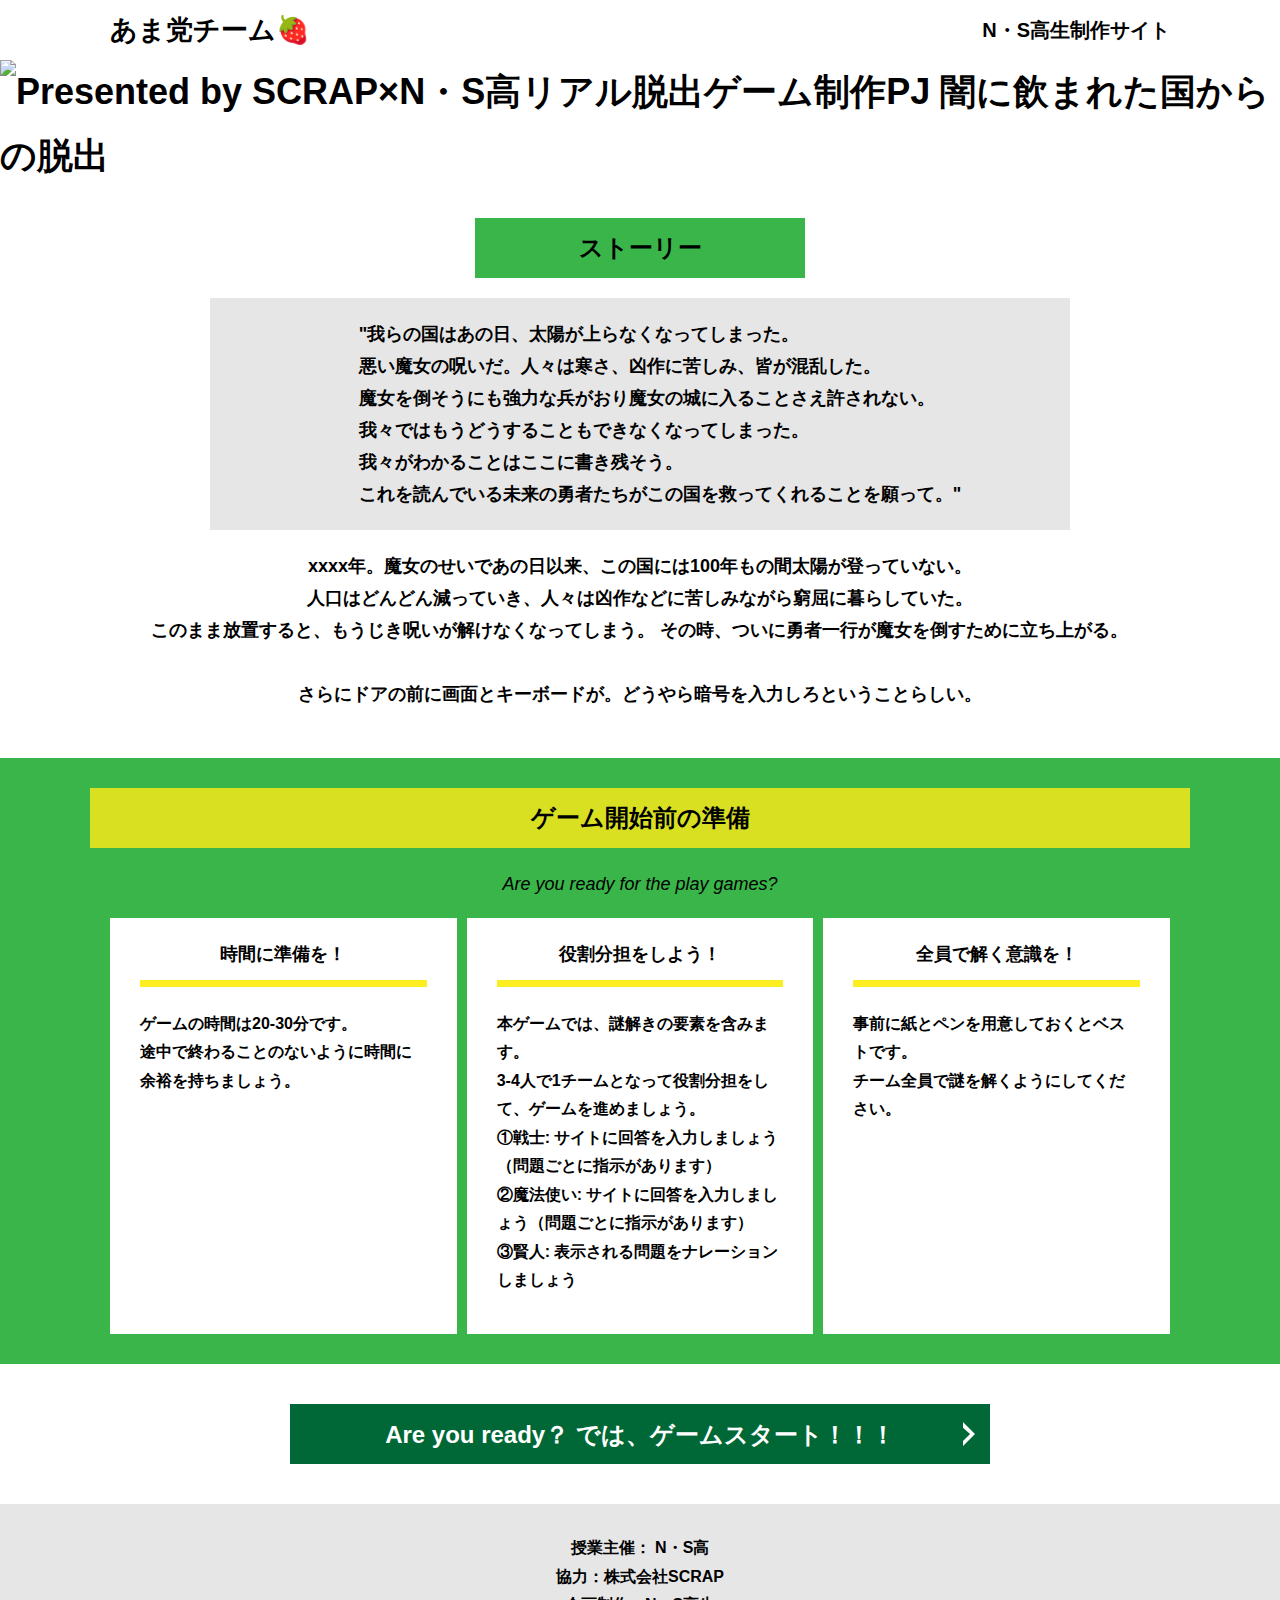
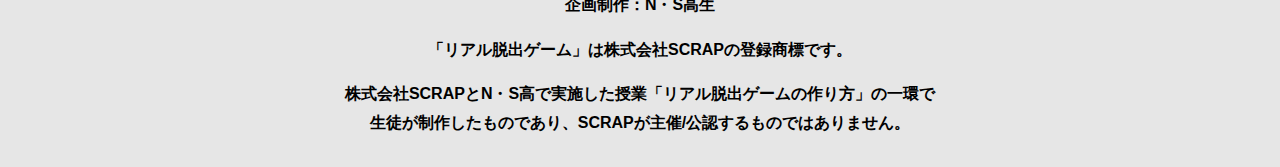
==== index.html @ e879e48c "title/top image 変更" ====
<!DOCTYPE html>
<html lang="ja">
<head>
  <meta charset="UTF-8">
  <meta http-equiv="X-UA-Compatible" content="IE=edge">
  <meta name="viewport" content="width=device-width, initial-scale=1.0">
  <title>闇に飲まれた国からの脱出 │ Project N</title>
  <link rel="stylesheet" href="assets/css/normalize.css">
  <link rel="stylesheet" href="assets/css/style.css">
</head>
<body>
  <svg width="0" height="0" class="hidden">
    <symbol xmlns="http://www.w3.org/2000/svg" viewBox="0 0 12.47 24.94" id="arrow" class="arrow_svg">
      <title>arrow</title>
      <polygon points="0 24.94 0 19.66 7.35 12.47 0 5.92 0 0 12.47 12.47 0 24.94"/>
    </symbol>
  </svg>
  <header class="header">
    <div class="container">
      <div class="logo"><h2>あま党チーム🍓</h2></div>
      <div class="header__name">N・S高生制作サイト</div>
    </div>
  </header>
  <main class="main index-page">
    <!-- タイトルエリア　ここから -->
    <h1 class="main-title"><img src="assets/images/new_top-image.png" alt="Presented by SCRAP×N・S高リアル脱出ゲーム制作PJ 闇に飲まれた国からの脱出"></h1>
    <!-- タイトルエリア　ここまで -->
    <section class="section section--story">
      <div class="container">
        <h2 class="section-title section-title--keycolor section-title--story">ストーリー</h2>
        <div class="story">
          <p class="text-center">
             <div class="story__note__outer bg-color--gray">
            <ul class="story__note">
             "我らの国はあの日、太陽が上らなくなってしまった。<br>
              悪い魔女の呪いだ。人々は寒さ、凶作に苦しみ、皆が混乱した。<br>
              魔女を倒そうにも強力な兵がおり魔女の城に入ることさえ許されない。<br>
              我々ではもうどうすることもできなくなってしまった。<br>
              我々がわかることはここに書き残そう。<br>
              これを読んでいる未来の勇者たちがこの国を救ってくれることを願って。"<br>
            </ul>
          </div>
          <p class="text-center">
            xxxx年。魔女のせいであの日以来、この国には100年もの間太陽が登っていない。<br>
            人口はどんどん減っていき、人々は凶作などに苦しみながら窮屈に暮らしていた。<br>
            このまま放置すると、もうじき呪いが解けなくなってしまう。
            その時、ついに勇者一行が魔女を倒すために立ち上がる。<br>
            <br>
            さらにドアの前に画面とキーボードが。どうやら暗号を入力しろということらしい。
          </p>
        </div>
      </div>
    </section>
    <section class="section bg-color--keycolor">
      <div class="container">
        <h2 class="section-title">ゲーム開始前の準備</h2>
        <p class="font-eng text-center">Are you ready for the play games?</p>
        <div class="row">
          <div class="column">
            <div class="card">
              <h3 class="card__title">時間に準備を！</h3>
              <p class="card__content">ゲームの時間は20-30分です。<br>
                途中で終わることのないように時間に余裕を持ちましょう。<br>
            </div>
          </div>
          <div class="column">
            <div class="card">
              <h3 class="card__title">役割分担をしよう！</h3>
              <p class="card__content">本ゲームでは、謎解きの要素を含みます。<br>
                3-4人で1チームとなって役割分担をして、ゲームを進めましょう。<br>
              ①戦士: サイトに回答を入力しましょう（問題ごとに指示があります）<br>
              ②魔法使い: サイトに回答を入力しましょう（問題ごとに指示があります）<br>
              ③賢人: 表示される問題をナレーションしましょう<br>
              </p>
            </div>
          </div>
          <div class="column">
            <div class="card">
              <h3 class="card__title">全員で解く意識を！</h3>
              <p class="card__content">事前に紙とペンを用意しておくとベストです。<br>
                チーム全員で謎を解くようにしてください。</p>
            </div>
          </div>
        </div>
      </div>
    </section>
    <section class="section">
      <div class="container">
        <a class="btn" href="main.html">Are you ready？ では、ゲームスタート！！！<svg class="btn__arrow"><use xlink:href="#arrow"></use></svg></a>
      </div>
    </section>
  </main>
  <footer class="footer section bg-color--gray">
    <div class="container">
      <p class="text-center">授業主催： N・S高<br>協力：株式会社SCRAP<br>企画制作：N・S高生</p>
      <p class="text-center">「リアル脱出ゲーム」は株式会社SCRAPの登録商標です。</p>
      <p class="text-center">株式会社SCRAPとN・S高で実施した授業「リアル脱出ゲームの作り方」の一環で<br>生徒が制作したものであり、SCRAPが主催/公認するものではありません。</p>
    </div>
  </footer>
</body>
</html>
---- assets/css/style.css ----
@charset "UTF-8";
/****************************
 * 共通CSSのテンプレートです。
*****************************/
*,
*::before,
*::after {
  -webkit-box-sizing: border-box;
          box-sizing: border-box;
}

html {
  font-size: 18px;
  -webkit-box-sizing: border-box;
          box-sizing: border-box;
}

body {
  overflow-x: hidden;
  font-family: "游ゴシック体", "Yu Gothic", YuGothic, "ヒラギノ角ゴ Pro", "Hiragino Kaku Gothic Pro", "メイリオ", "Meiryo", sans-serif;
  font-size: 18px;
  line-height: 1.77778;
  font-weight: bold;
  text-decoration: none;
  border: none;
  list-style: none;
  color: #000;
  margin: 0;
}

img {
  width: 100%;
}

figure {
  margin: 0;
}

figcaption {
  margin-top: 30px;
  font-size: 14px;
}

@media screen and (max-width: 767px) {
  figcaption {
    font-size: 13px;
  }
}

input[type=text] {
  font-size: 18px;
  border: none;
  padding: 25px 35px;
  display: block;
  margin: 0 auto;
  max-width: 580px;
  width: 100%;
}

::-webkit-input-placeholder {
  color: #999;
}

:-ms-input-placeholder {
  color: #999;
}

::-ms-input-placeholder {
  color: #999;
}

::placeholder {
  color: #999;
}

button {
  cursor: pointer;
  display: block;
  border: none;
  margin: 0 auto;
  background-color: #006837;
  color: #fff;
  width: 287px;
  height: 55px;
}

/*******************
* Layout
*******************/
.section {
  padding-top: 30px;
  padding-bottom: 30px;
}

.section--clear {
  /* ステージクリア画面 */
  position: fixed;
  display: none;
  /* 読み込み時に一瞬表示されるのを防ぐ */
  -webkit-box-pack: center;
      -ms-flex-pack: center;
          justify-content: center;
  -webkit-box-align: center;
      -ms-flex-align: center;
          align-items: center;
  top: 0;
  bottom: 0;
  left: 0;
  right: 0;
  z-index: 200;
}

.section--clear.isClear {
  display: -webkit-box;
  display: -ms-flexbox;
  display: flex;
}

.container {
  width: 1100px;
  padding-left: 20px;
  padding-right: 20px;
  margin: 0 auto;
}

@media screen and (max-width: 1100px) {
  .container {
    width: calc(100% - 40px);
  }
}

.row {
  display: -webkit-box;
  display: -ms-flexbox;
  display: flex;
  -ms-flex-line-pack: stretch;
      align-content: stretch;
  gap: 10px;
}

.row + .row {
  margin-top: 20px;
}

.column {
  width: 100%;
}

.card {
  background-color: #fff;
  margin-bottom: 20px;
  height: 100%;
}

.card__title {
  font-size: 18px;
  text-align: center;
  margin: 0;
  padding: 20px 30px;
  position: relative;
  cursor: pointer;
}

.card__content {
  -webkit-transition: all 0.3s;
  transition: all 0.3s;
  font-size: 16px;
  padding: 20px 30px;
  margin: 0;
  position: relative;
}

.card__content::before {
  display: block;
  content: '';
  width: calc(100% - 60px);
  height: 7px;
  background-color: #fcee21;
  position: absolute;
  top: -10px;
  left: 30px;
}

.hint-page .card {
  height: auto;
}

.hint-page .card__content {
  display: none;
  text-align: center;
}

.hint-page .card__arrow {
  position: absolute;
  top: calc(50% - 12px);
  right: 45px;
  -webkit-transform: rotate(90deg);
          transform: rotate(90deg);
  -webkit-transition: all 0.3s;
  transition: all 0.3s;
  fill: #009245;
  width: 12px;
  height: 24px;
}

.hint-page .card.is-open .card__content {
  display: block;
}

.hint-page .card.is-open .card__arrow {
  -webkit-transform: rotate(-90deg);
          transform: rotate(-90deg);
}

.box {
  padding: 35px 30px;
}

.youtube {
  position: relative;
  width: 100%;
  padding-top: 56.25%;
}

.youtube iframe {
  position: absolute;
  top: 0;
  left: 0;
  width: 100%;
  height: 100%;
}

.youtube__container {
  max-width: 800px;
  margin: 0 auto;
}

/*********************
* Color
*********************/
.bg-color--keycolor {
  background-color: #39b54a;
}

.bg-color--subcolor {
  background-color: #d9e021;
}

.bg-color--gray {
  background-color: #e6e6e6;
}

/*********************
* title
**********************/
.main-title {
  margin: 0;
}

.sub-title {
  text-align: center;
  font-size: 18px;
  line-height: 1.66667;
}

.sub-title__bg {
  background-color: #fcee21;
  padding-left: 1rem;
  padding-right: 1rem;
}

.section-title {
  font-size: 24px;
  line-height: 1.75;
  text-align: center;
  padding: 9px 20px;
  background-color: #d9e021;
  margin: 0 -20px 20px -20px;
}

.section-title__stage {
  display: inline-block;
  margin-right: 2rem;
}

.section-title--keycolorlight {
  background-color: #8cc63f;
}

.section-title--keycolorlight .section-title__stage {
  color: #fff;
}

.section-title--keycolor {
  background-color: #39b54a;
}

.section-title--story {
  width: 330px;
  margin: 0 auto 20px;
}

.section-title--border {
  position: relative;
  font-size: 30px;
  text-align: center;
  line-height: 1.06667;
  margin: 0;
  padding-bottom: 15px;
  color: #006837;
}

.section-title--border::after {
  position: absolute;
  bottom: 0;
  left: calc(50% - 95px);
  display: block;
  content: '';
  background-color: #fff;
  height: 2.6px;
  width: 190px;
}

/******************
* text
******************/
.font-eng {
  font-style: italic;
  font-weight: normal;
}

/*************************
* Button
*************************/
.btn {
  display: block;
  text-decoration: none;
  cursor: pointer;
  background-color: #006837;
  color: #fff;
  font-size: 24px;
  line-height: 1.54167;
  text-align: center;
  padding: 11.5px;
  width: calc(100% - 40px);
  max-width: 700px;
  margin: 10px auto;
  position: relative;
}

.btn:hover {
  opacity: 0.7;
}

.btn__arrow {
  position: absolute;
  top: calc(50% - 12px);
  right: 15px;
  fill: #fff;
  width: 12px;
  height: 24px;
}

/****************
* header
*****************/
.header {
  background-color: #fff;
  height: 60px;
}

.header .container {
  display: -webkit-box;
  display: -ms-flexbox;
  display: flex;
  -webkit-box-pack: justify;
      -ms-flex-pack: justify;
          justify-content: space-between;
  -webkit-box-align: center;
      -ms-flex-align: center;
          align-items: center;
  height: 100%;
}

.header__logo {
  width: 330px;
  height: 42px;
}

.header__name {
  font-size: 20px;
  line-height: 1.1;
}

.footer {
  font-size: 16px;
}

.footer p:first-child {
  margin-top: 0;
}

.footer p:last-child {
  margin-bottom: 0;
}

/********************
* main
********************/
.story__note {
  margin: 0;
}

.story__note__outer {
  width: 860px;
  display: -webkit-box;
  display: -ms-flexbox;
  display: flex;
  padding: 20px;
  margin: 20px auto;
  -webkit-box-pack: center;
      -ms-flex-pack: center;
          justify-content: center;
}

@media screen and (max-width: 940px) {
  .story__note__outer {
    width: 100%;
  }
}

.stage-column__container + .stage-column__container {
  border-top: 2px solid #fff;
}

.answer {
  font-size: 18px;
  margin-bottom: 20px;
  line-height: 80px;
  word-spacing: 20px;
}

.err-message {
  color: #c1272d;
  font-size: 18px;
  text-align: center;
}

.link-hint {
  text-align: center;
  display: block;
  margin-top: 20px;
}

.clear-message {
  background-color: #d9e021;
  padding: 30px 30px 60px;
  position: relative;
}

.clear-message__title {
  position: relative;
  display: block;
  text-align: center;
  color: #006837;
  font-size: 30px;
  padding-bottom: 10px;
  margin-bottom: 35px;
}

.clear-message__title::after {
  content: '';
  position: absolute;
  display: block;
  width: 183px;
  height: 2px;
  background-color: #fff;
  bottom: 0;
  left: calc(50% - (183px/2));
}

.clear-message__content {
  text-align: center;
}

.clear-message__btn {
  position: absolute;
  bottom: -30px;
  left: calc(50% - 144px);
  width: 288px;
  margin: 0;
}

/********************
* Utility
********************/
.text-center {
  text-align: center;
}

.text-left {
  text-align: left;
}

.text-right {
  text-align: right;
}

.hidden {
  display: none;
}
/*# sourceMappingURL=style.css.map */
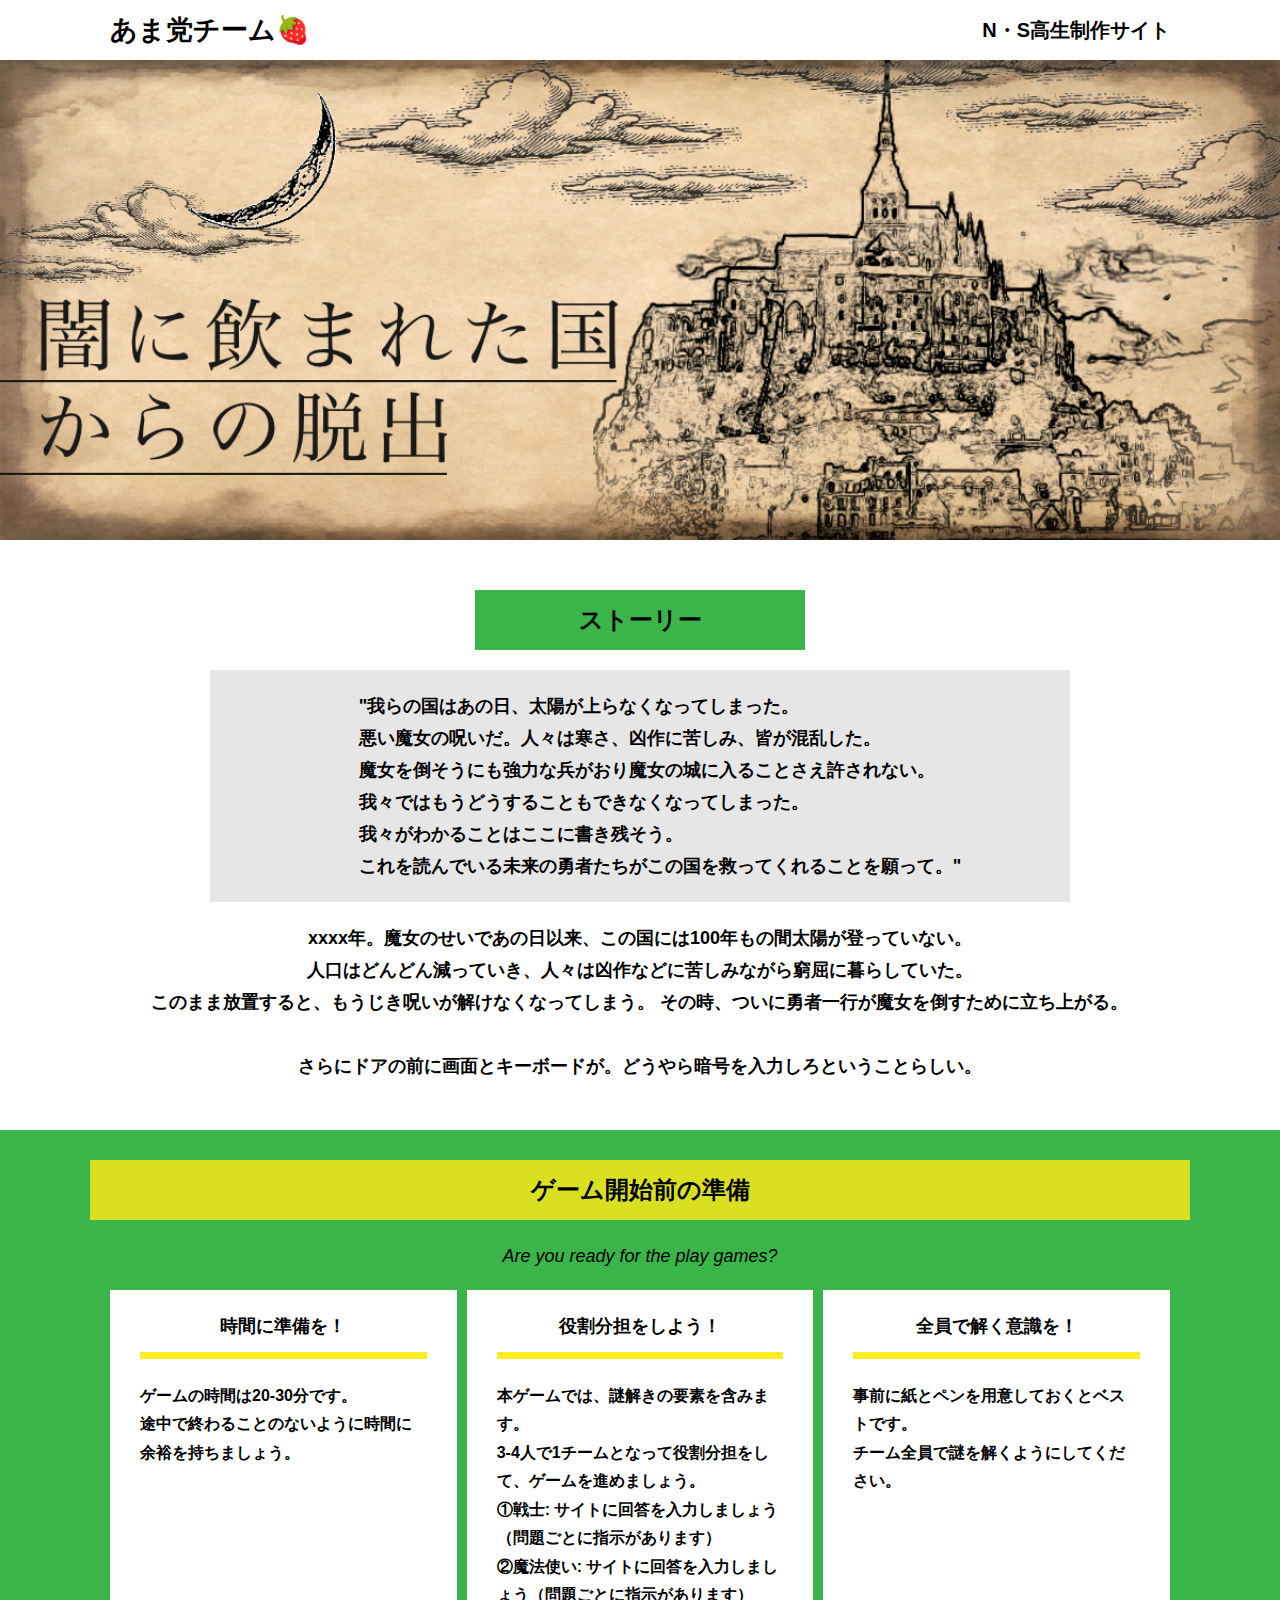
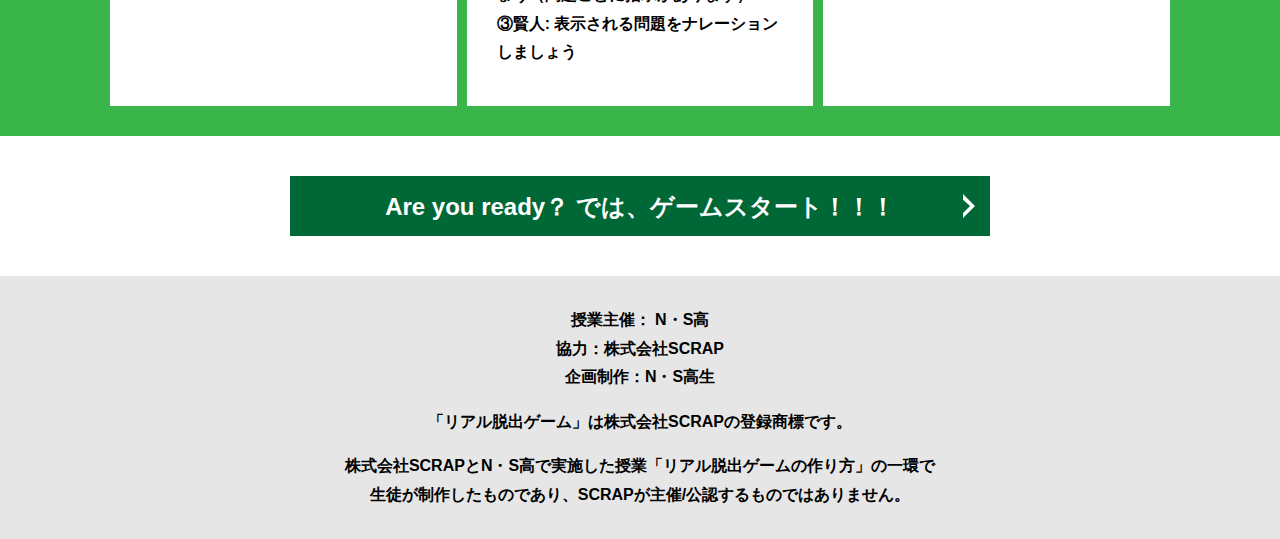
==== commit 81e4d8ca: "イメージ画像のリンクミスを修正" ====
--- a/index.html
+++ b/index.html
@@ -23,7 +23,7 @@
   </header>
   <main class="main index-page">
     <!-- タイトルエリア　ここから -->
-    <h1 class="main-title"><img src="assets/images/new_top-image.png" alt="Presented by SCRAP×N・S高リアル脱出ゲーム制作PJ 闇に飲まれた国からの脱出"></h1>
+    <h1 class="main-title"><img src="assets/images/new_main-image.png" alt="Presented by SCRAP×N・S高リアル脱出ゲーム制作PJ 闇に飲まれた国からの脱出"></h1>
     <!-- タイトルエリア　ここまで -->
     <section class="section section--story">
       <div class="container">
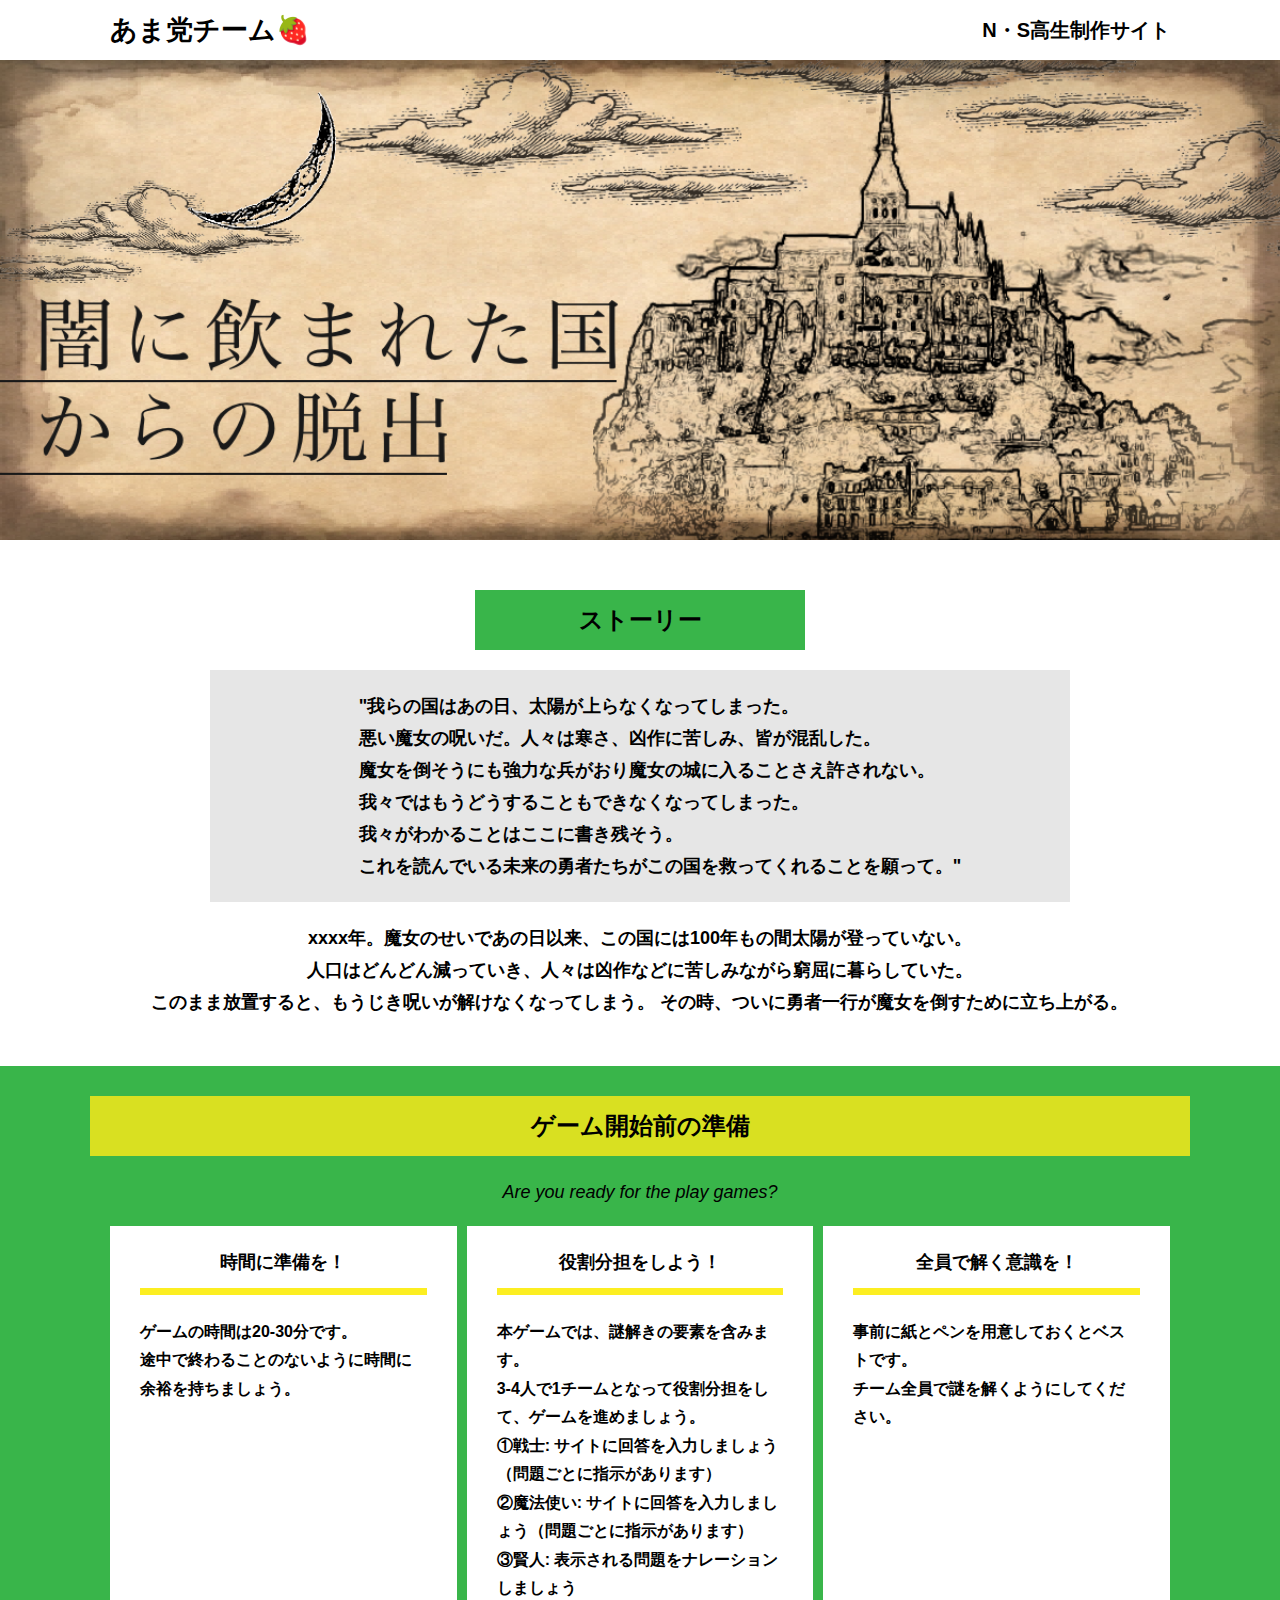
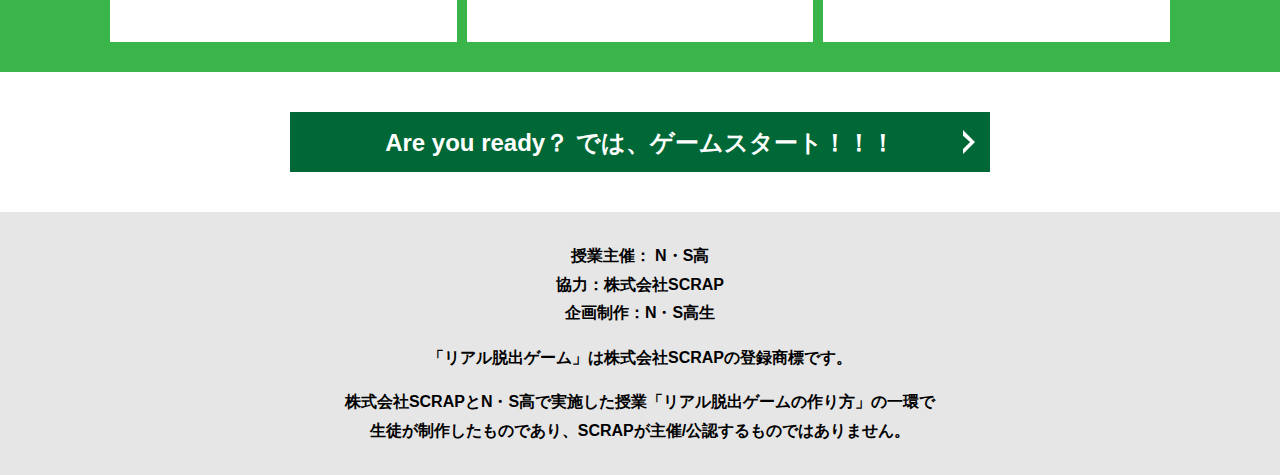
==== commit ebc5204a: "index.html: [さらにドアの前に画面とキーボードが。どうやら暗号を入力しろということらしい。]を削除" ====
--- a/index.html
+++ b/index.html
@@ -45,8 +45,6 @@
             人口はどんどん減っていき、人々は凶作などに苦しみながら窮屈に暮らしていた。<br>
             このまま放置すると、もうじき呪いが解けなくなってしまう。
             その時、ついに勇者一行が魔女を倒すために立ち上がる。<br>
-            <br>
-            さらにドアの前に画面とキーボードが。どうやら暗号を入力しろということらしい。
           </p>
         </div>
       </div>
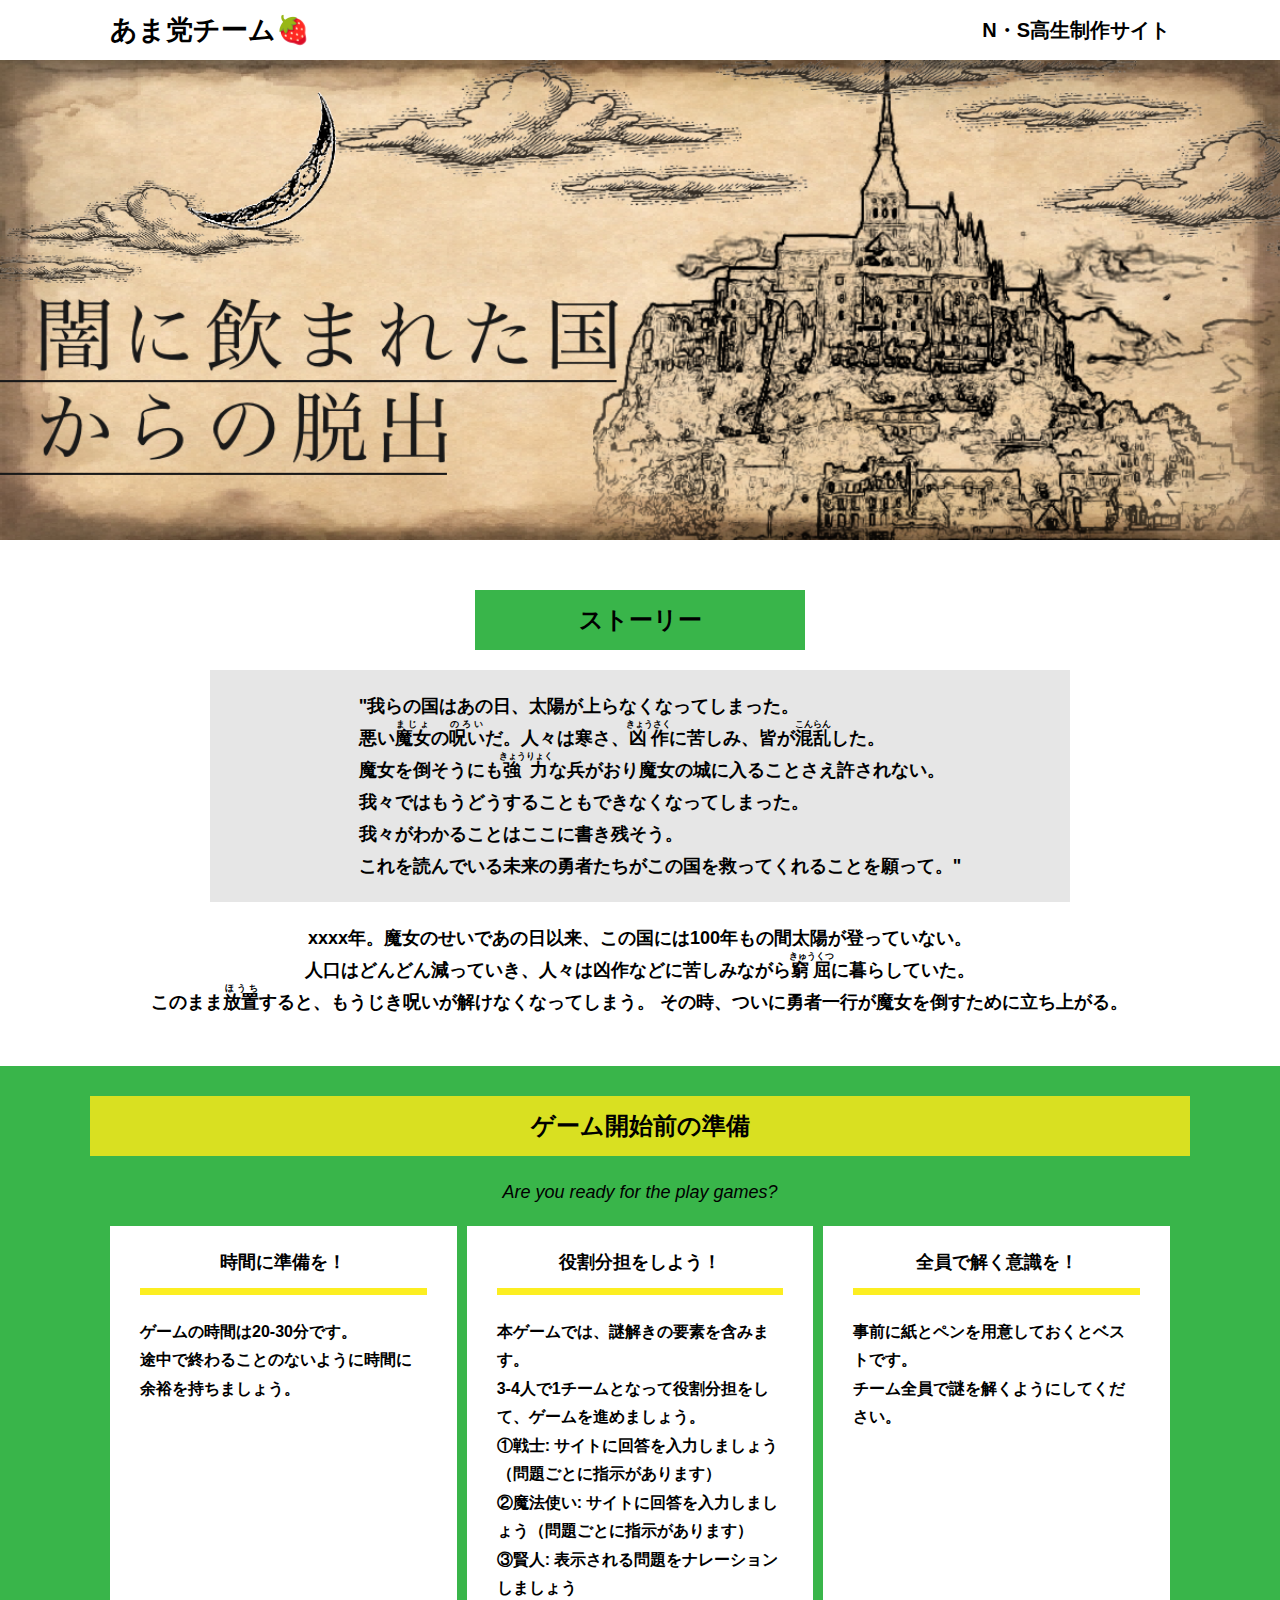
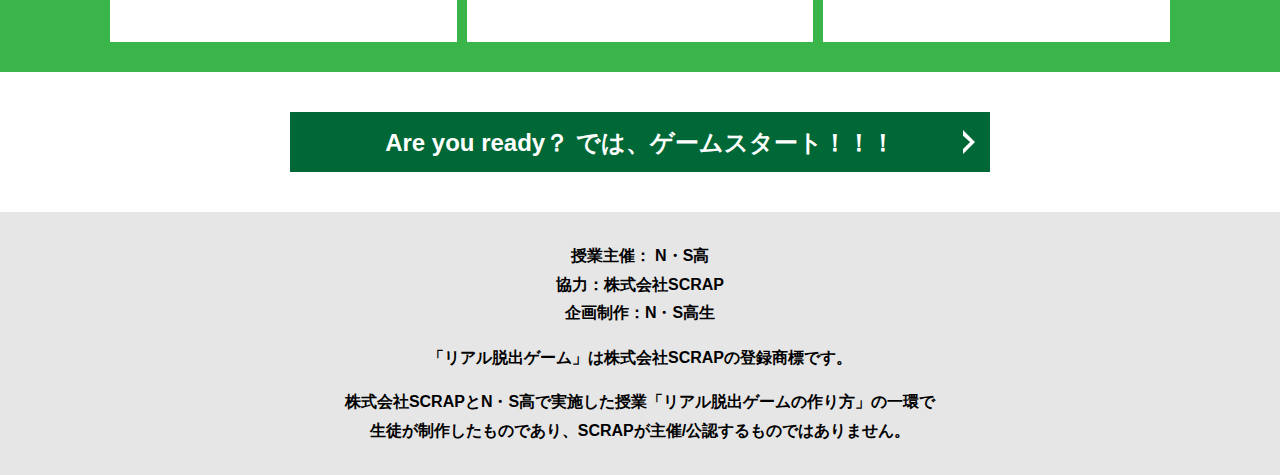
==== commit 859ccf4a: "index.html: 導入部分にルビを追加" ====
--- a/index.html
+++ b/index.html
@@ -33,8 +33,8 @@
              <div class="story__note__outer bg-color--gray">
             <ul class="story__note">
              "我らの国はあの日、太陽が上らなくなってしまった。<br>
-              悪い魔女の呪いだ。人々は寒さ、凶作に苦しみ、皆が混乱した。<br>
-              魔女を倒そうにも強力な兵がおり魔女の城に入ることさえ許されない。<br>
+              悪い<ruby>魔女<rt>まじょ</rt></ruby>の<ruby>呪い<rt>のろい</rt></ruby>だ。人々は寒さ、<ruby>凶作<rt>きょうさく</rt></ruby>に苦しみ、皆が<ruby>混乱<rt>こんらん</rt></ruby>した。<br>
+              魔女を倒そうにも<ruby>強力<rt>きょうりょく</rt></ruby>な兵がおり魔女の城に入ることさえ許されない。<br>
               我々ではもうどうすることもできなくなってしまった。<br>
               我々がわかることはここに書き残そう。<br>
               これを読んでいる未来の勇者たちがこの国を救ってくれることを願って。"<br>
@@ -42,8 +42,8 @@
           </div>
           <p class="text-center">
             xxxx年。魔女のせいであの日以来、この国には100年もの間太陽が登っていない。<br>
-            人口はどんどん減っていき、人々は凶作などに苦しみながら窮屈に暮らしていた。<br>
-            このまま放置すると、もうじき呪いが解けなくなってしまう。
+            人口はどんどん減っていき、人々は凶作などに苦しみながら<ruby>窮屈<rt>きゅうくつ</rt></ruby>に暮らしていた。<br>
+            このまま<ruby>放置<rt>ほうち</rt></ruby>すると、もうじき呪いが解けなくなってしまう。
             その時、ついに勇者一行が魔女を倒すために立ち上がる。<br>
           </p>
         </div>
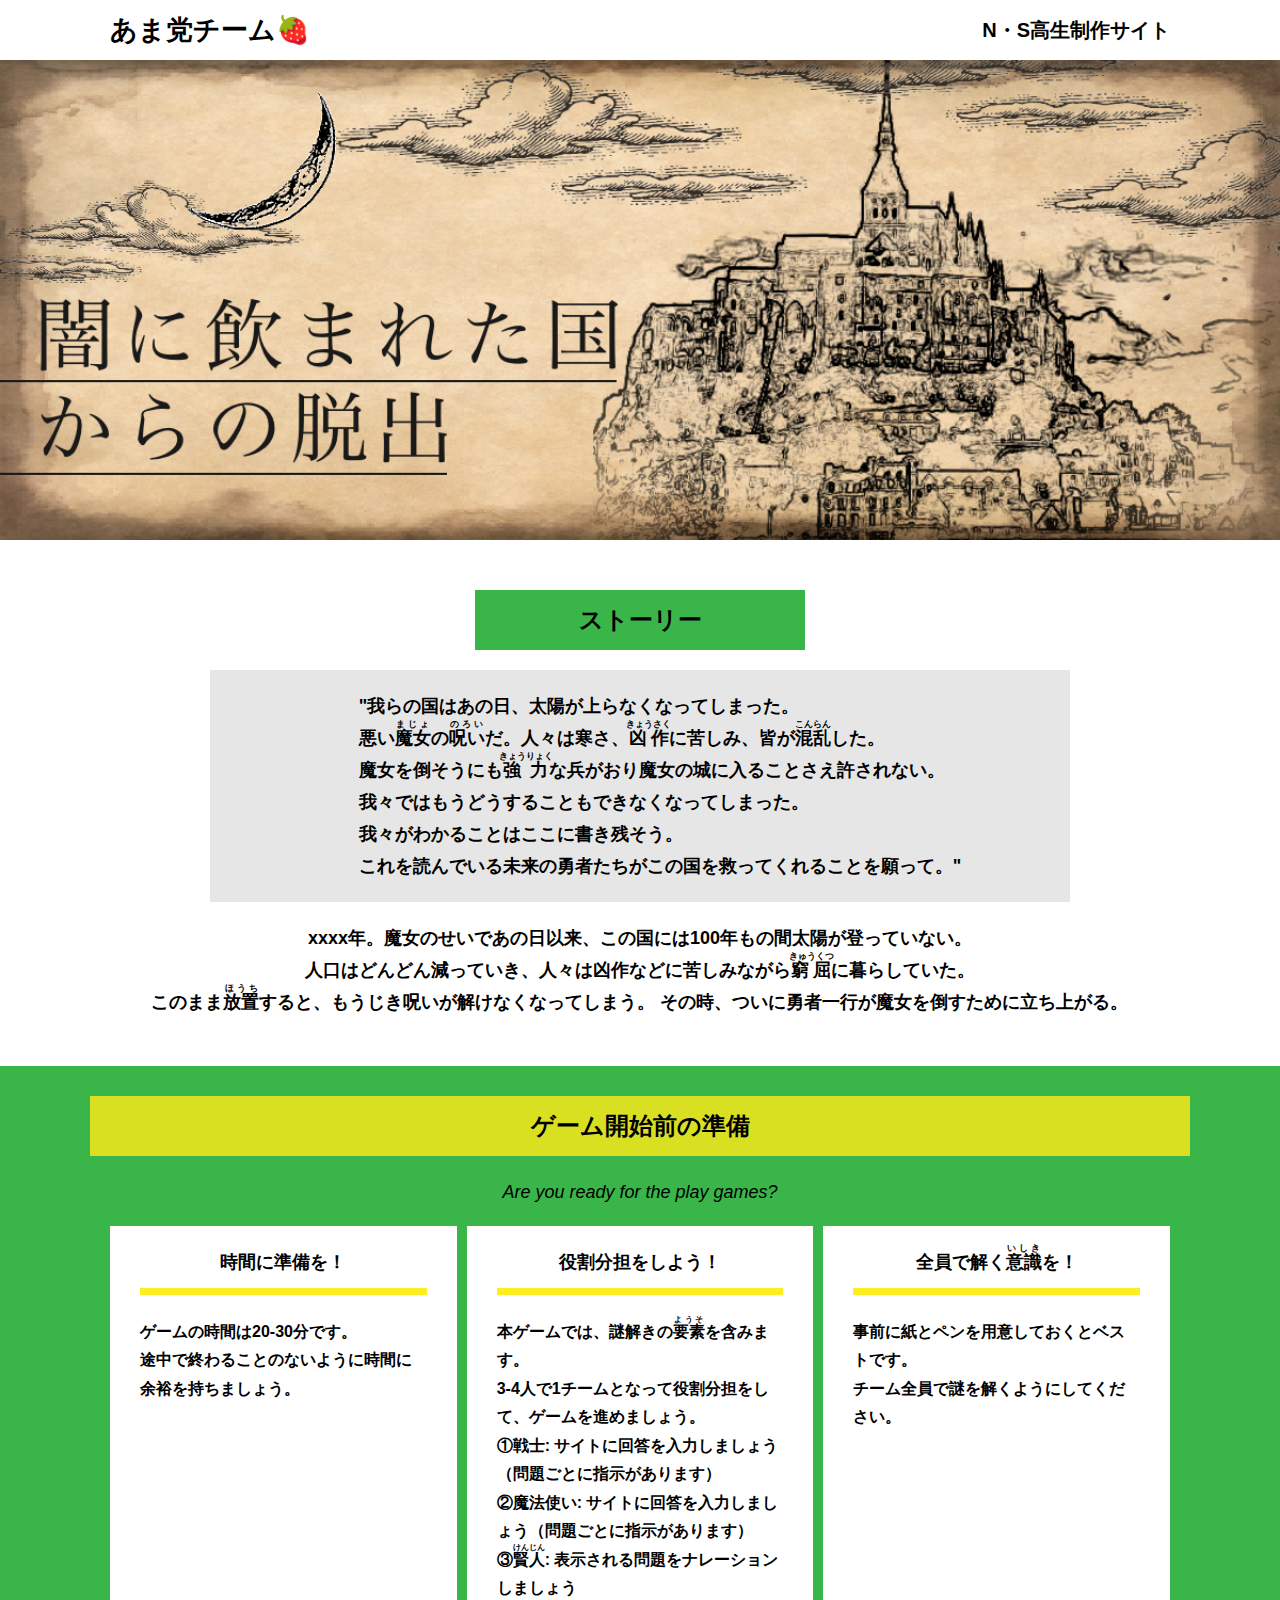
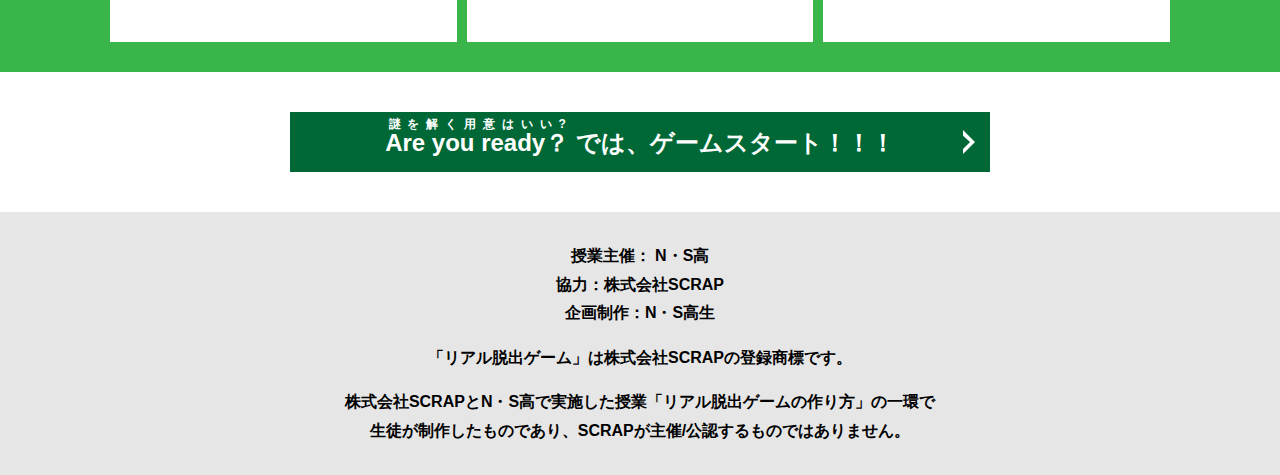
==== commit 7fa2fc28: "index.html: 導入部分にルビを追加" ====
--- a/index.html
+++ b/index.html
@@ -64,17 +64,17 @@
           <div class="column">
             <div class="card">
               <h3 class="card__title">役割分担をしよう！</h3>
-              <p class="card__content">本ゲームでは、謎解きの要素を含みます。<br>
+              <p class="card__content">本ゲームでは、謎解きの<ruby>要素<rt>ようそ</rt></ruby>を含みます。<br>
                 3-4人で1チームとなって役割分担をして、ゲームを進めましょう。<br>
               ①戦士: サイトに回答を入力しましょう（問題ごとに指示があります）<br>
               ②魔法使い: サイトに回答を入力しましょう（問題ごとに指示があります）<br>
-              ③賢人: 表示される問題をナレーションしましょう<br>
+              ③<ruby>賢人<rt>けんじん</rt></ruby>: 表示される問題をナレーションしましょう<br>
               </p>
             </div>
           </div>
           <div class="column">
             <div class="card">
-              <h3 class="card__title">全員で解く意識を！</h3>
+              <h3 class="card__title">全員で解く<ruby>意識<rt>いしき</rt></ruby>を！</h3>
               <p class="card__content">事前に紙とペンを用意しておくとベストです。<br>
                 チーム全員で謎を解くようにしてください。</p>
             </div>
@@ -84,7 +84,7 @@
     </section>
     <section class="section">
       <div class="container">
-        <a class="btn" href="main.html">Are you ready？ では、ゲームスタート！！！<svg class="btn__arrow"><use xlink:href="#arrow"></use></svg></a>
+        <a class="btn" href="main.html"><ruby>Are you ready？<rt>謎を解く用意はいい?</rt></ruby> では、ゲームスタート！！！<svg class="btn__arrow"><use xlink:href="#arrow"></use></svg></a>
       </div>
     </section>
   </main>
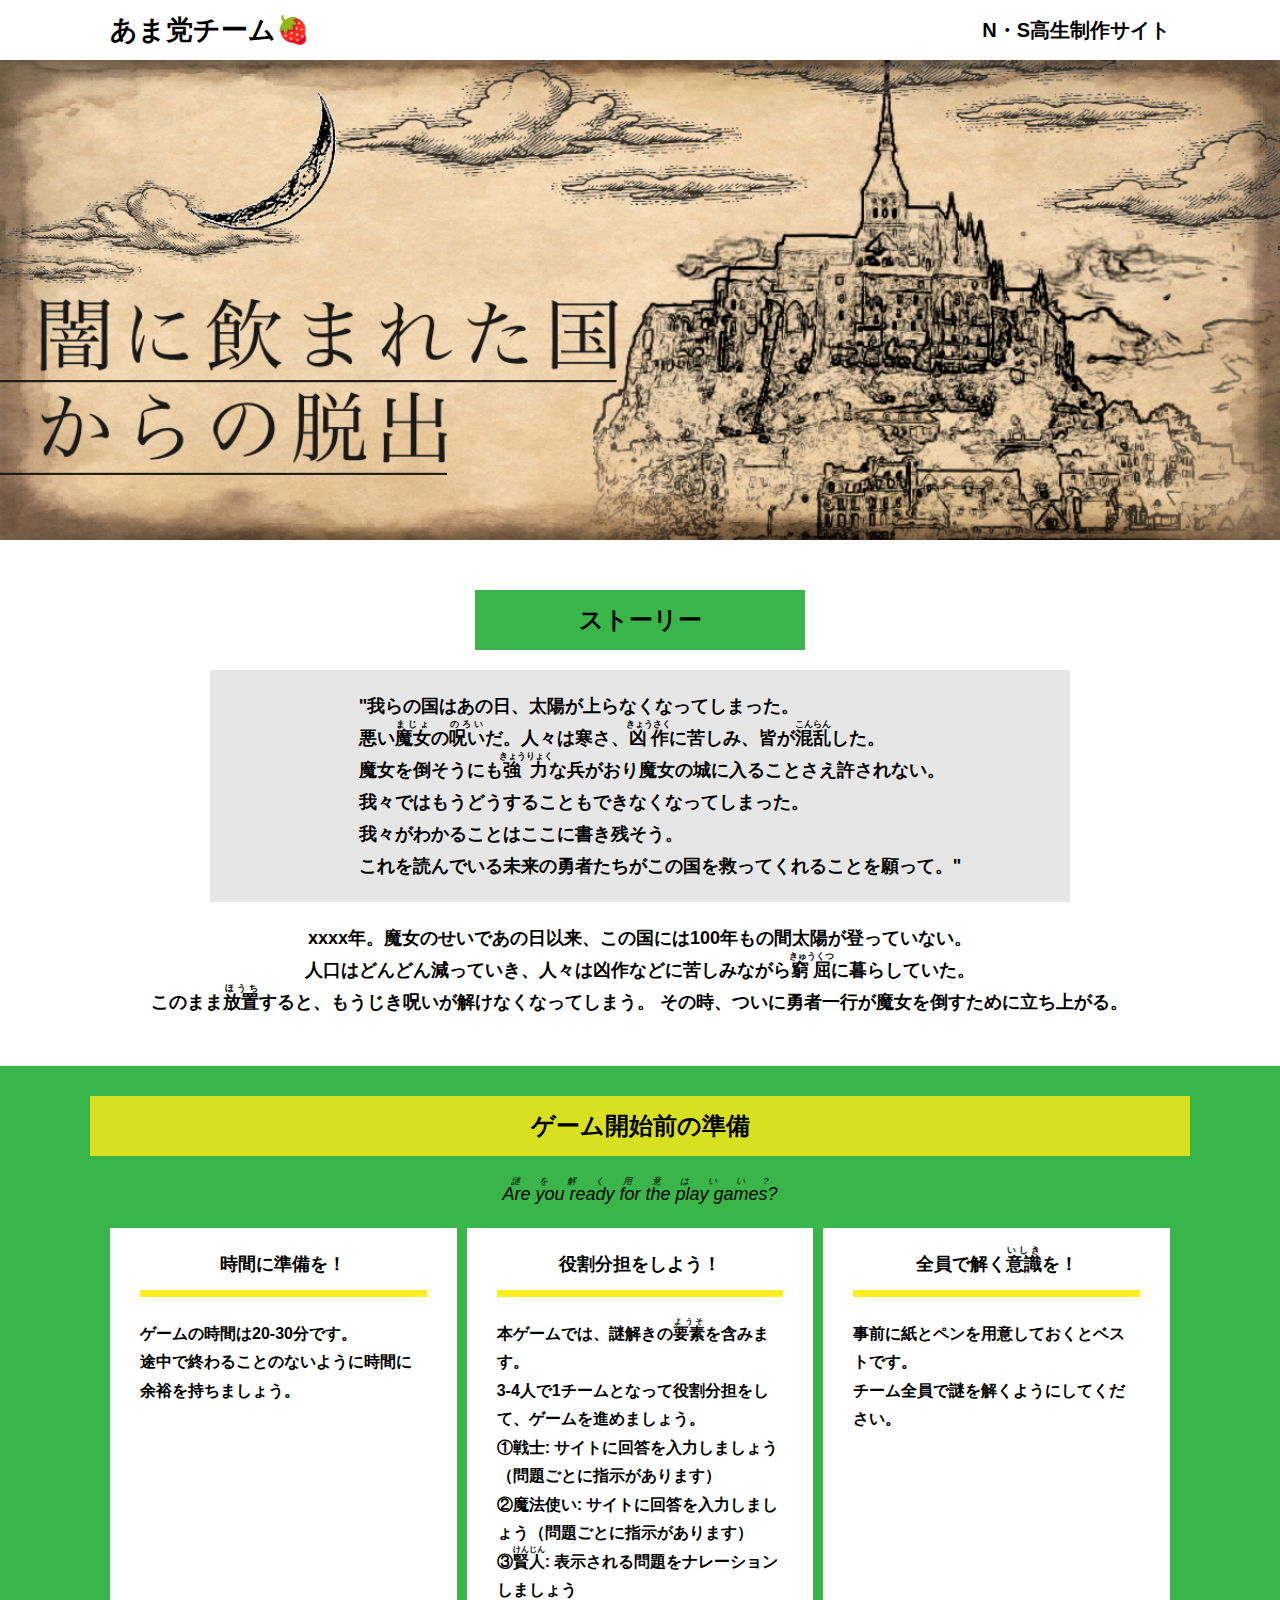
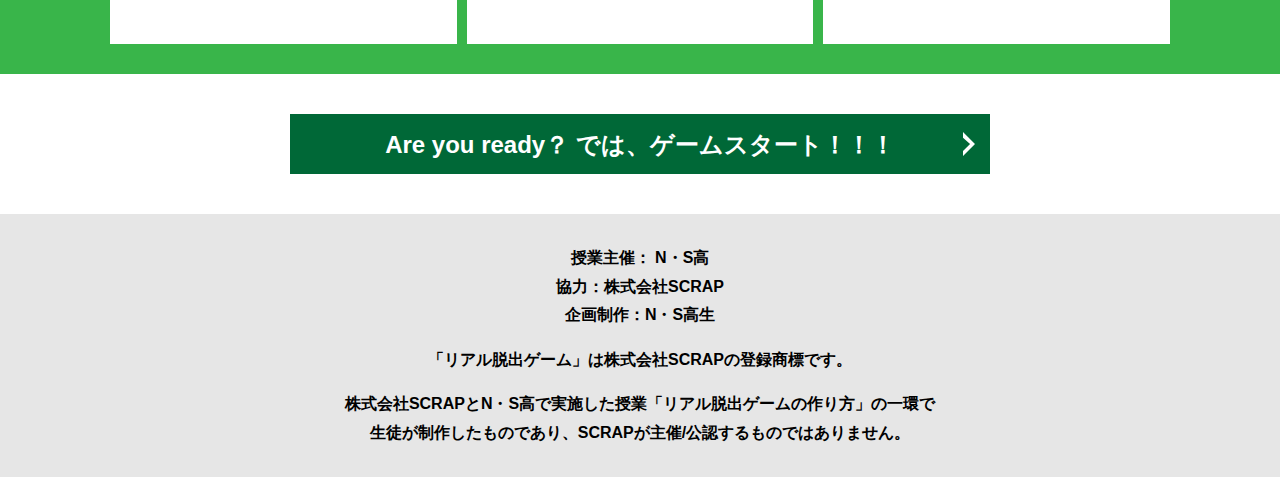
==== commit 84b409ad: "index.html: ルビを修正" ====
--- a/index.html
+++ b/index.html
@@ -52,7 +52,7 @@
     <section class="section bg-color--keycolor">
       <div class="container">
         <h2 class="section-title">ゲーム開始前の準備</h2>
-        <p class="font-eng text-center">Are you ready for the play games?</p>
+        <p class="font-eng text-center"><ruby>Are you ready for the play games?<rt>謎を解く用意はいい?</rt></ruby></p>
         <div class="row">
           <div class="column">
             <div class="card">
@@ -84,7 +84,7 @@
     </section>
     <section class="section">
       <div class="container">
-        <a class="btn" href="main.html"><ruby>Are you ready？<rt>謎を解く用意はいい?</rt></ruby> では、ゲームスタート！！！<svg class="btn__arrow"><use xlink:href="#arrow"></use></svg></a>
+        <a class="btn" href="main.html">Are you ready？ では、ゲームスタート！！！<svg class="btn__arrow"><use xlink:href="#arrow"></use></svg></a>
       </div>
     </section>
   </main>
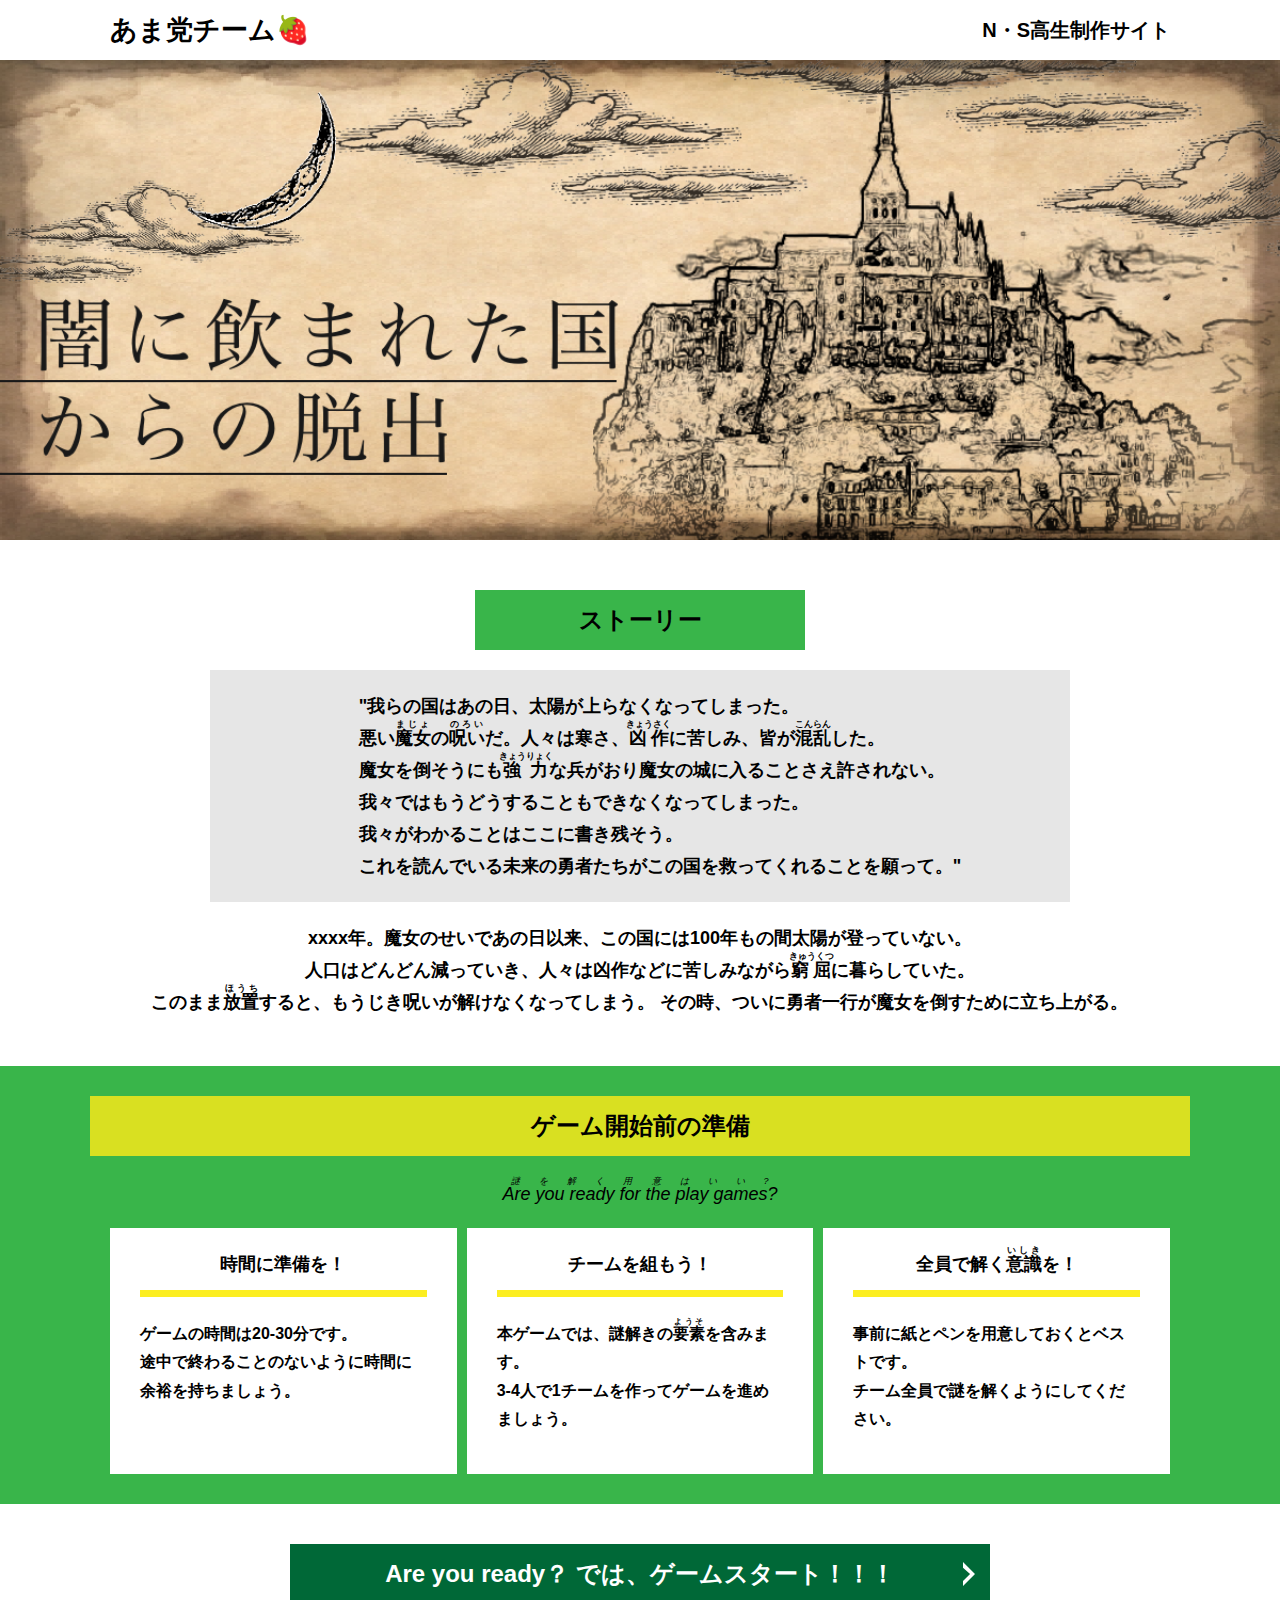
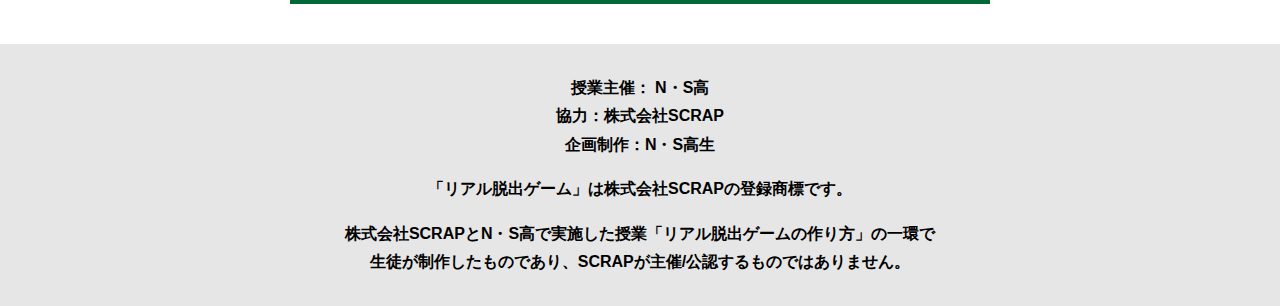
==== commit ea8f597f: "ゲーム開始前の準備 - 役割分担をしよう！ を修正" ====
--- a/index.html
+++ b/index.html
@@ -63,12 +63,9 @@
           </div>
           <div class="column">
             <div class="card">
-              <h3 class="card__title">役割分担をしよう！</h3>
+              <h3 class="card__title">チームを組もう！</h3>
               <p class="card__content">本ゲームでは、謎解きの<ruby>要素<rt>ようそ</rt></ruby>を含みます。<br>
-                3-4人で1チームとなって役割分担をして、ゲームを進めましょう。<br>
-              ①戦士: サイトに回答を入力しましょう（問題ごとに指示があります）<br>
-              ②魔法使い: サイトに回答を入力しましょう（問題ごとに指示があります）<br>
-              ③<ruby>賢人<rt>けんじん</rt></ruby>: 表示される問題をナレーションしましょう<br>
+                3-4人で1チームを作ってゲームを進めましょう。<br>
               </p>
             </div>
           </div>
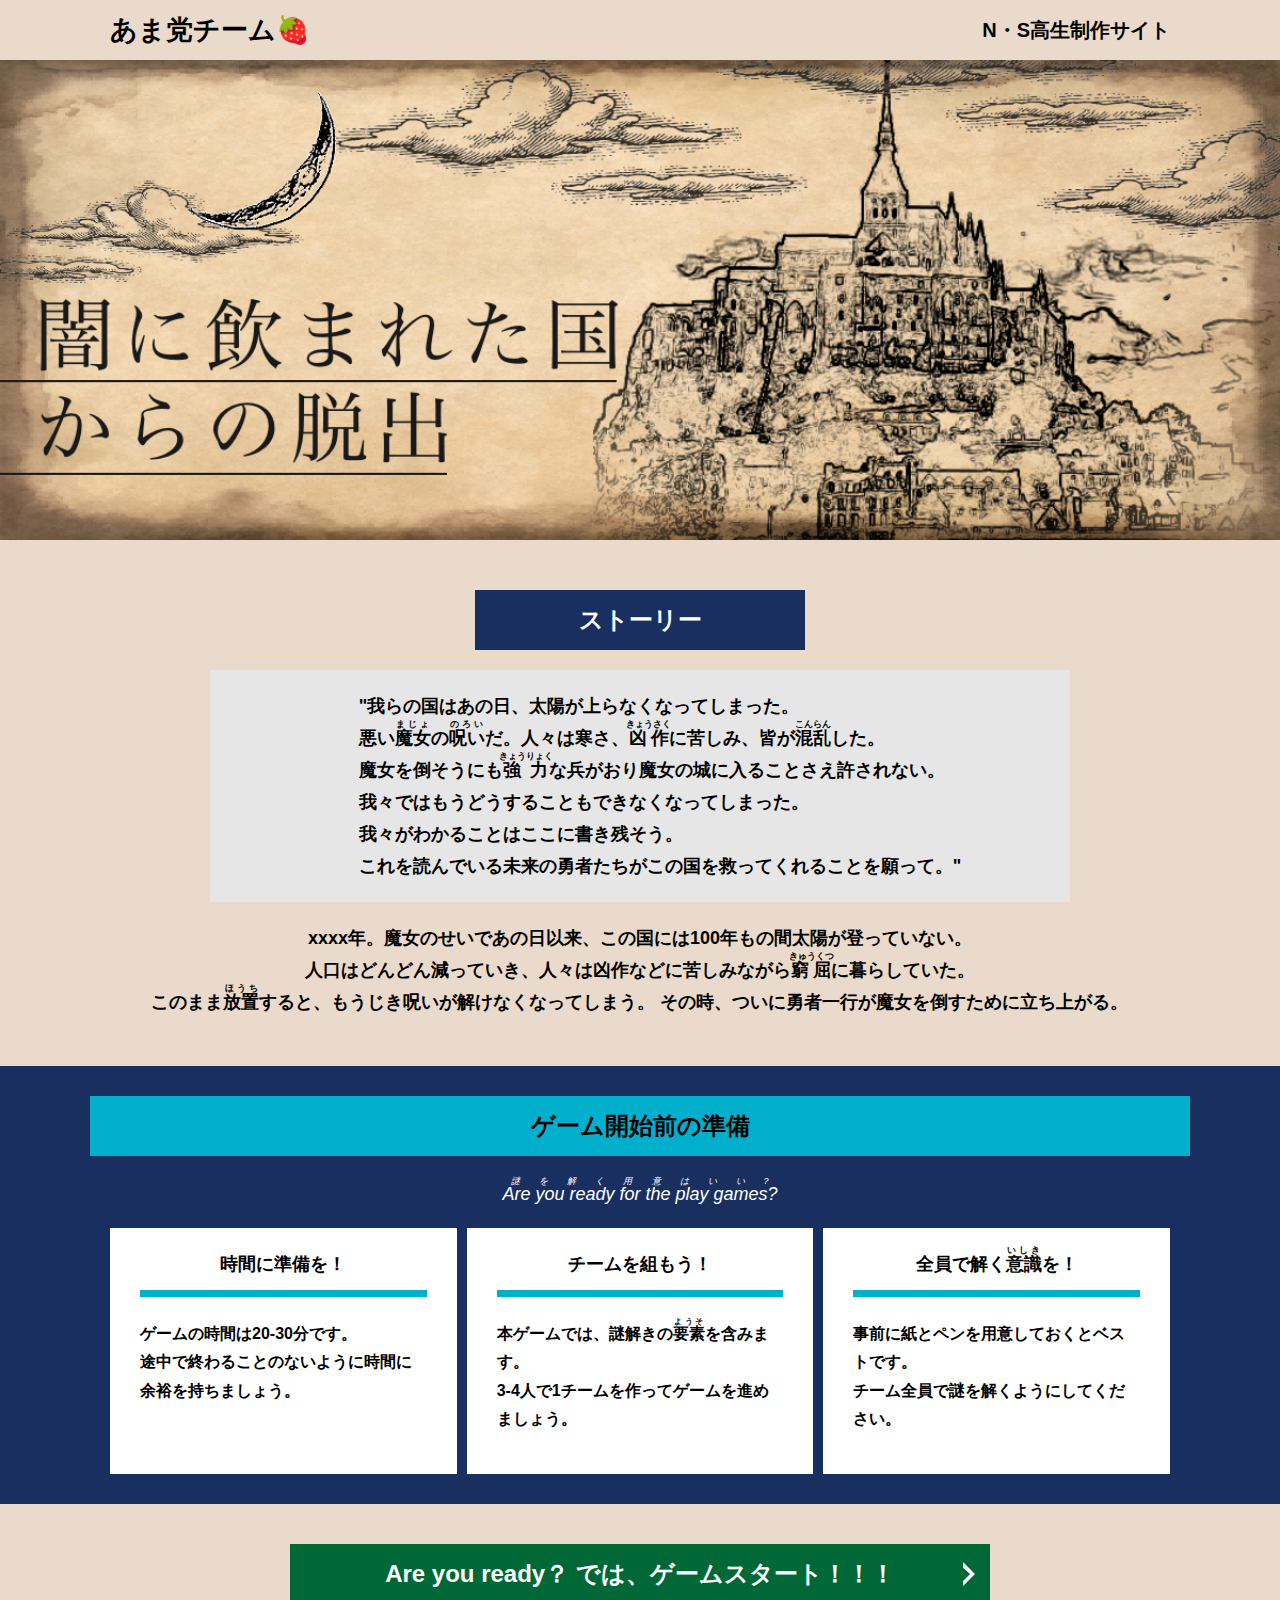
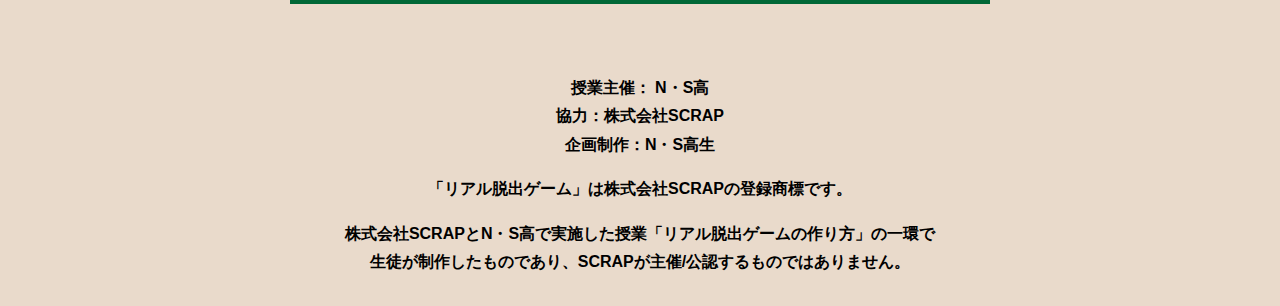
==== commit 500c66b8: "index.html: 色を変更 (issue#81)" ====
--- a/index.html
+++ b/index.html
@@ -7,6 +7,34 @@
   <title>闇に飲まれた国からの脱出 │ Project N</title>
   <link rel="stylesheet" href="assets/css/normalize.css">
   <link rel="stylesheet" href="assets/css/style.css">
+  <style>
+    /* Color Overrides */
+    body{
+      background: #e9dacb;
+    }
+    .header{
+      background: #e9dacb;
+    }
+    .section-title--keycolor{
+      background: #192f60 !important;
+      color: #fff;
+    }
+    .bg-color--keycolor{
+      background: #192f60;
+    }
+    .font-eng{
+      color: #fff;
+    }
+    .card__content::before{
+      background: #00afcc;
+    }
+    .section-title{
+      background: #00afcc;
+    }
+    .footer{
+      background: #e9dacb;
+    }
+  </style>
 </head>
 <body>
   <svg width="0" height="0" class="hidden">
